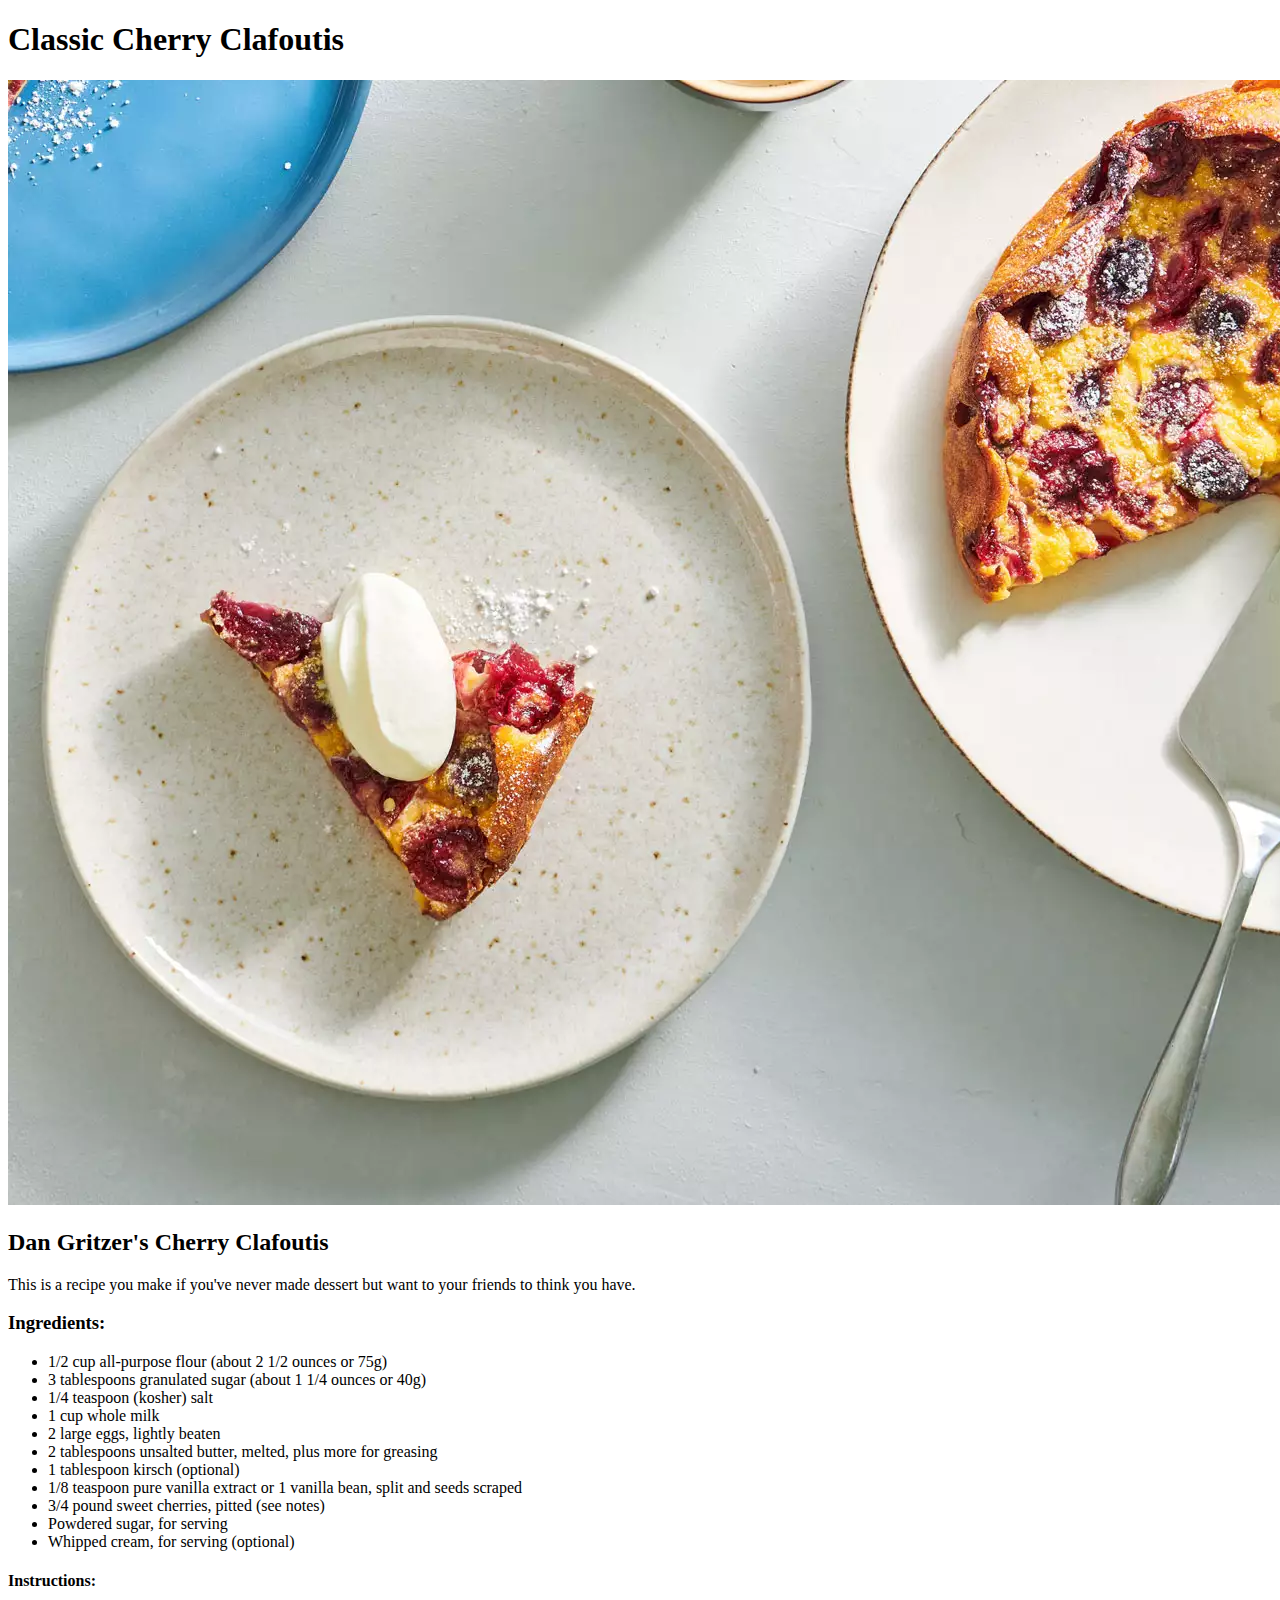
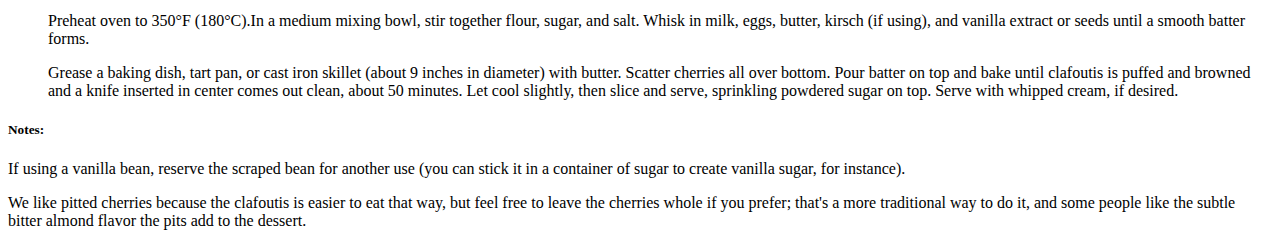
==== recipes/clafoutis.html @ 27a51056 "Add Clafoutis Recipe + Picture" ====
<!DOCTYPE html>
<html lang="en">

<head>
<meta charset="utf-8">
<title>Classic Cherry Clafoutis</title>

</head>
<body>
    <h1>Classic Cherry Clafoutis</h1>
    <img src="../img/clafoutis.jpg" alt="A picture of a cherry clafoutis">
    <h2>Dan Gritzer's Cherry Clafoutis</h2>
    <p>This is a recipe you make if you've never made dessert but want to your friends to think you have.</p>

    <h3>Ingredients:</h3>
    <ul>
        <li>1/2 cup all-purpose flour (about 2 1/2 ounces or 75g)</li>
        <li>3 tablespoons granulated sugar (about 1 1/4 ounces or 40g)</li>
        <li>1/4 teaspoon (kosher) salt </li>
        <li>1 cup whole milk </li>
        <li>2 large eggs, lightly beaten</li>
        <li>2 tablespoons unsalted butter, melted, plus more for greasing</li>
        <li>1 tablespoon kirsch (optional)</li>
        <li>1/8 teaspoon pure vanilla extract or 1 vanilla bean, split and seeds scraped</li>
        <li>3/4 pound sweet cherries, pitted (see notes)</li>
        <li>Powdered sugar, for serving</li>
        <li>Whipped cream, for serving (optional)</li>
    </ul>
    <h4>Instructions:</h4>
    <ol>Preheat oven to 350°F (180°C).In a medium mixing bowl, stir together flour, sugar, and salt.
        Whisk in milk, eggs, butter, kirsch (if using), and vanilla extract or seeds until a smooth batter forms.
    </ol>
    <ol>Grease a baking dish, tart pan, or cast iron skillet (about 9 inches in diameter) with butter.
        Scatter cherries all over bottom. Pour batter on top and bake until clafoutis is puffed and browned and a knife inserted in center comes out clean, about 50 minutes.
        Let cool slightly, then slice and serve, sprinkling powdered sugar on top. Serve with whipped cream, if desired.
    </ol>
    <h5>Notes:</h5>
    <p>If using a vanilla bean, reserve the scraped bean for another use (you can stick it in a container of sugar to create vanilla sugar, for instance).</p>
    <p>We like pitted cherries because the clafoutis is easier to eat that way, but feel free to leave the cherries whole if you prefer;
        that's a more traditional way to do it, and some people like the subtle bitter almond flavor the pits add to the dessert.
    </p>
</body>
</html>
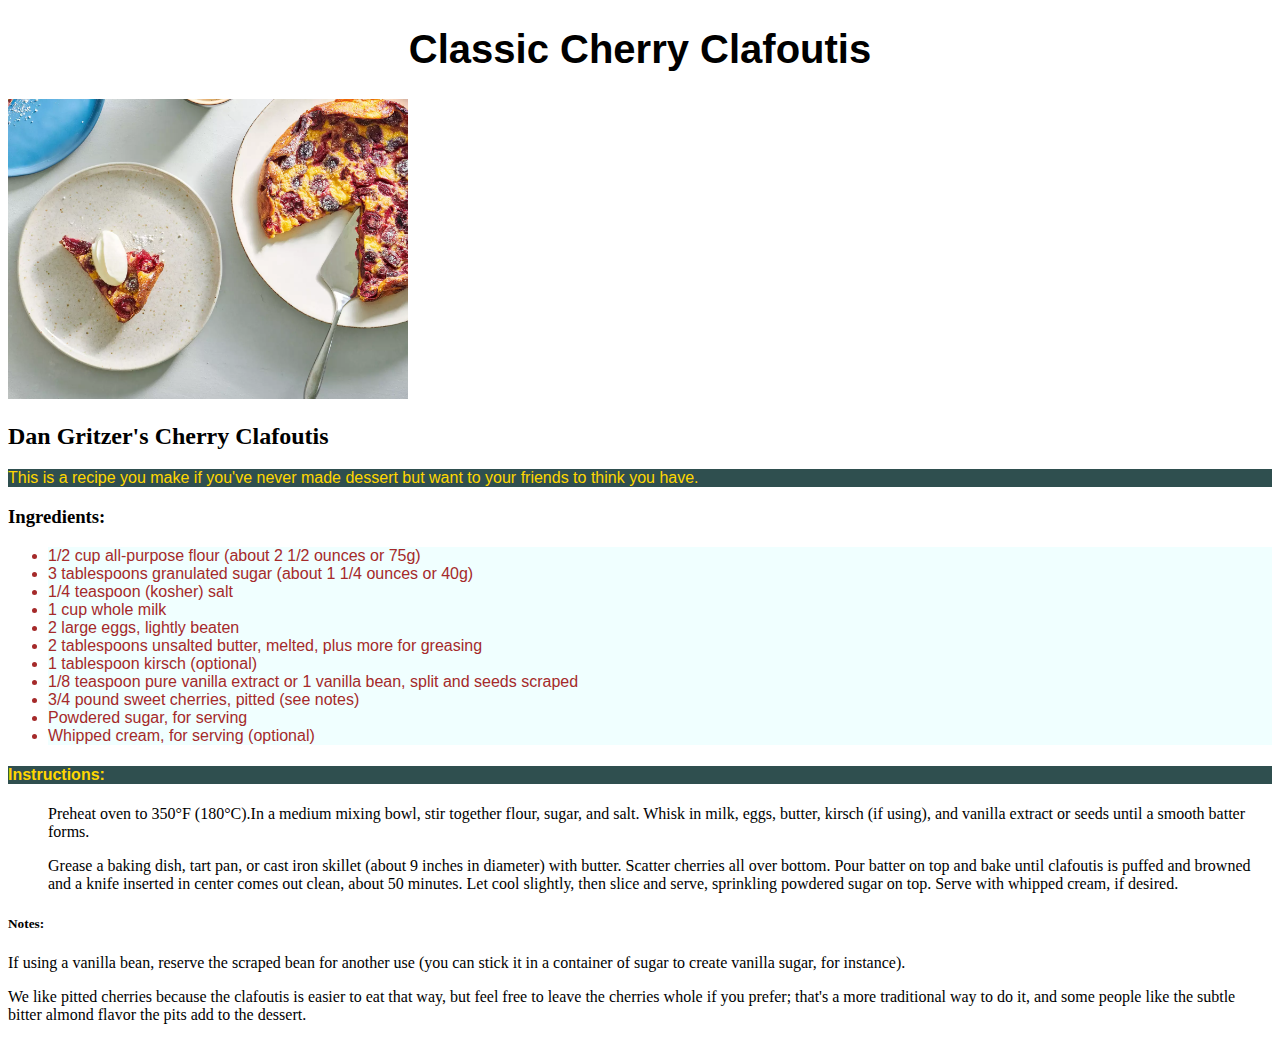
==== commit 74a2dfa9: "Add basic styles to home and recipes" ====
--- a/recipes/clafoutis.html
+++ b/recipes/clafoutis.html
@@ -4,15 +4,15 @@
 <head>
 <meta charset="utf-8">
 <title>Classic Cherry Clafoutis</title>
-
+<link rel="stylesheet" href="../styles/styles.css">
 </head>
 <body>
-    <h1>Classic Cherry Clafoutis</h1>
+    <h1 class="headline">Classic Cherry Clafoutis</h1>
     <img src="../img/clafoutis.jpg" alt="A picture of a cherry clafoutis">
     <h2>Dan Gritzer's Cherry Clafoutis</h2>
-    <p>This is a recipe you make if you've never made dessert but want to your friends to think you have.</p>
+    <p class="description">This is a recipe you make if you've never made dessert but want to your friends to think you have.</p>
 
-    <h3>Ingredients:</h3>
+    <h3 class="ingredients">Ingredients:</h3>
     <ul>
         <li>1/2 cup all-purpose flour (about 2 1/2 ounces or 75g)</li>
         <li>3 tablespoons granulated sugar (about 1 1/4 ounces or 40g)</li>
@@ -26,7 +26,7 @@
         <li>Powdered sugar, for serving</li>
         <li>Whipped cream, for serving (optional)</li>
     </ul>
-    <h4>Instructions:</h4>
+    <h4 class="instructions">Instructions:</h4>
     <ol>Preheat oven to 350°F (180°C).In a medium mixing bowl, stir together flour, sugar, and salt.
         Whisk in milk, eggs, butter, kirsch (if using), and vanilla extract or seeds until a smooth batter forms.
     </ol>
@@ -35,8 +35,8 @@
         Let cool slightly, then slice and serve, sprinkling powdered sugar on top. Serve with whipped cream, if desired.
     </ol>
     <h5>Notes:</h5>
-    <p>If using a vanilla bean, reserve the scraped bean for another use (you can stick it in a container of sugar to create vanilla sugar, for instance).</p>
-    <p>We like pitted cherries because the clafoutis is easier to eat that way, but feel free to leave the cherries whole if you prefer;
+     <p class="note">If using a vanilla bean, reserve the scraped bean for another use (you can stick it in a container of sugar to create vanilla sugar, for instance).</p>
+     <p class="note">We like pitted cherries because the clafoutis is easier to eat that way, but feel free to leave the cherries whole if you prefer;
         that's a more traditional way to do it, and some people like the subtle bitter almond flavor the pits add to the dessert.
     </p>
 </body>
--- a/styles/styles.css
+++ b/styles/styles.css
@@ -0,0 +1,54 @@
+h1.home  {
+    background-color:aqua;
+    color: orangered;
+    text-align: center;
+    font-size: 48px;
+    font-family: Verdana, Geneva, Tahoma, sans-serif;
+}
+
+.link {
+    background-color:cornsilk;
+    text-align: center;
+    font-size: 24px;
+    font-family: Verdana, Geneva, Tahoma, sans-serif;
+}
+
+img {
+    height: auto;
+    width: 400px;
+}
+
+.headline {
+    font-family: Verdana, Geneva, Tahoma, sans-serif;
+    font-size: 40px;
+    font-weight: bold;
+    text-align: center;
+}
+
+.instructions,
+.description {
+    background-color: darkslategrey;
+    color:gold;
+    font-family: Verdana, Geneva, Tahoma, sans-serif;
+}
+
+li {
+    background-color: azure;
+    color: black;
+    font-family: Verdana, Geneva, Tahoma, sans-serif;
+}
+
+ul li {
+    color:brown
+}
+
+p.note {
+    font-weight: lighter;
+    
+}
+
+.description {
+    font-weight: lighter;
+    
+    
+}